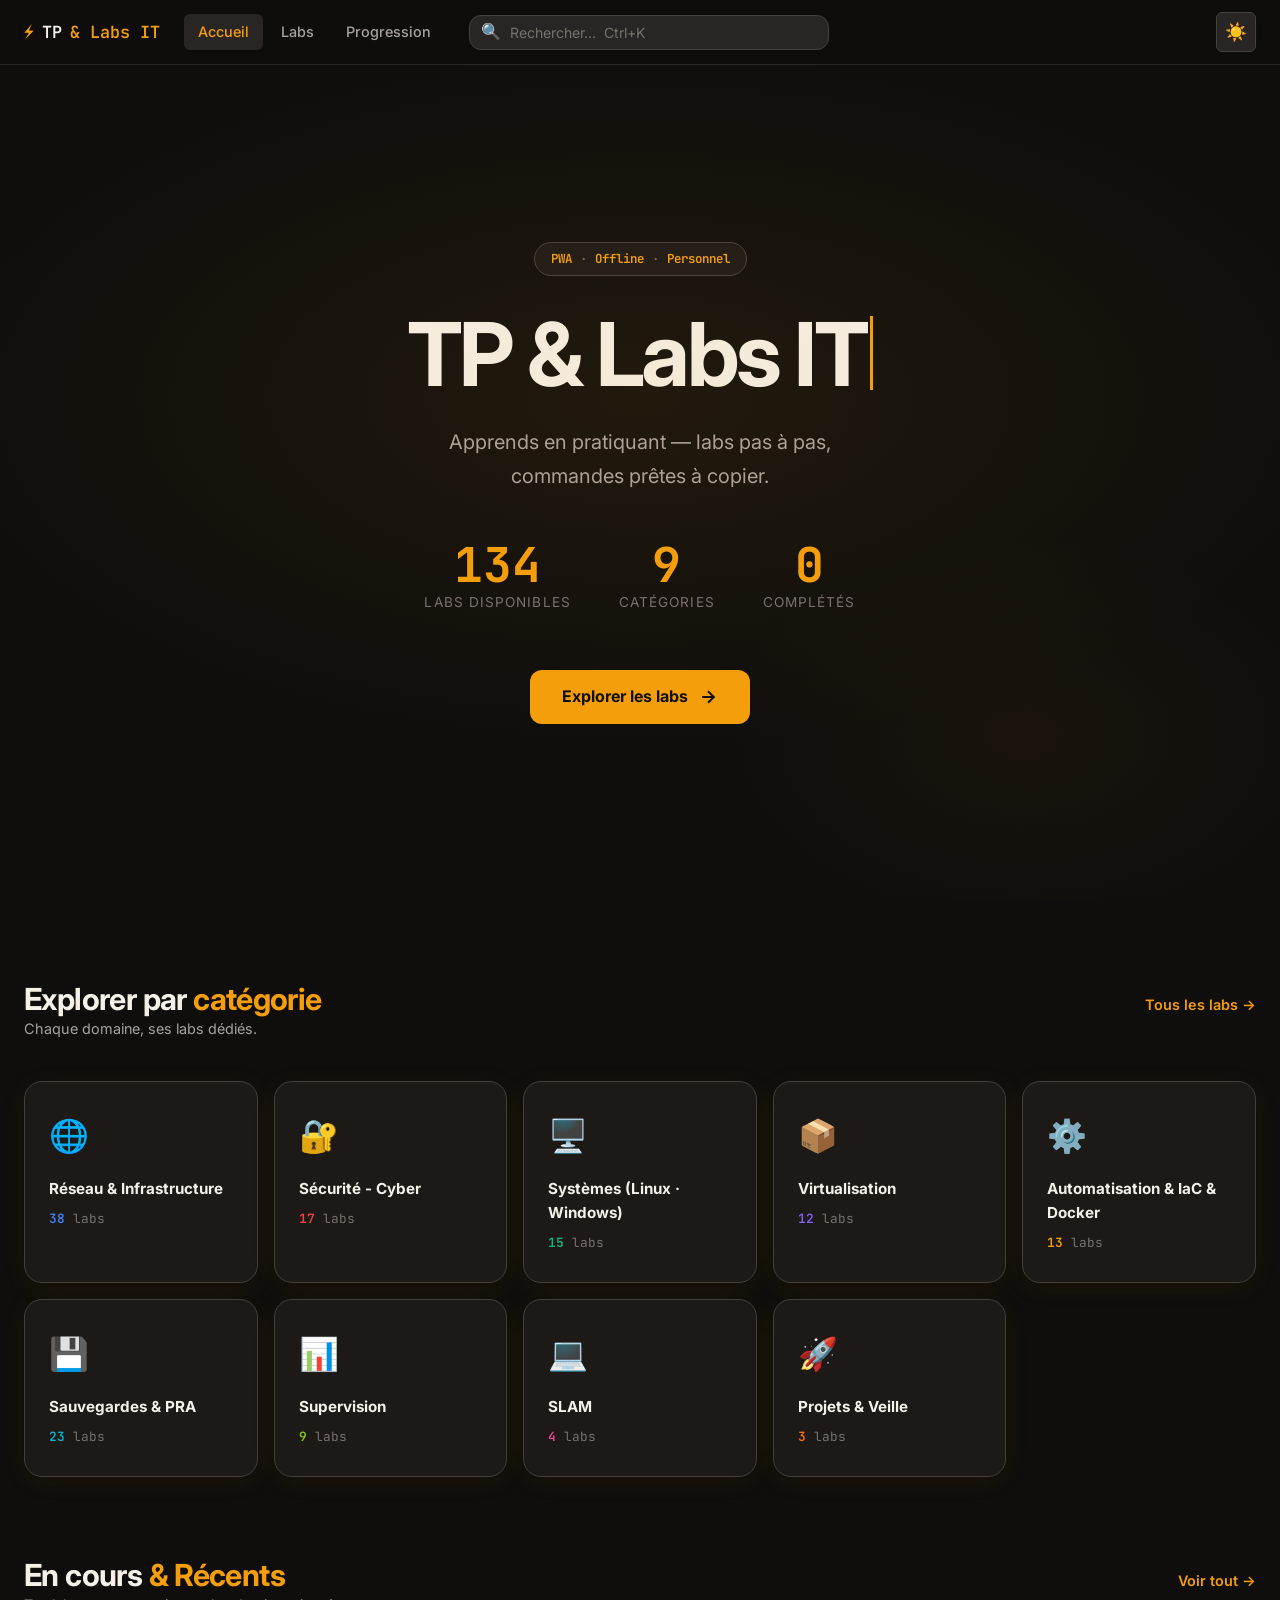
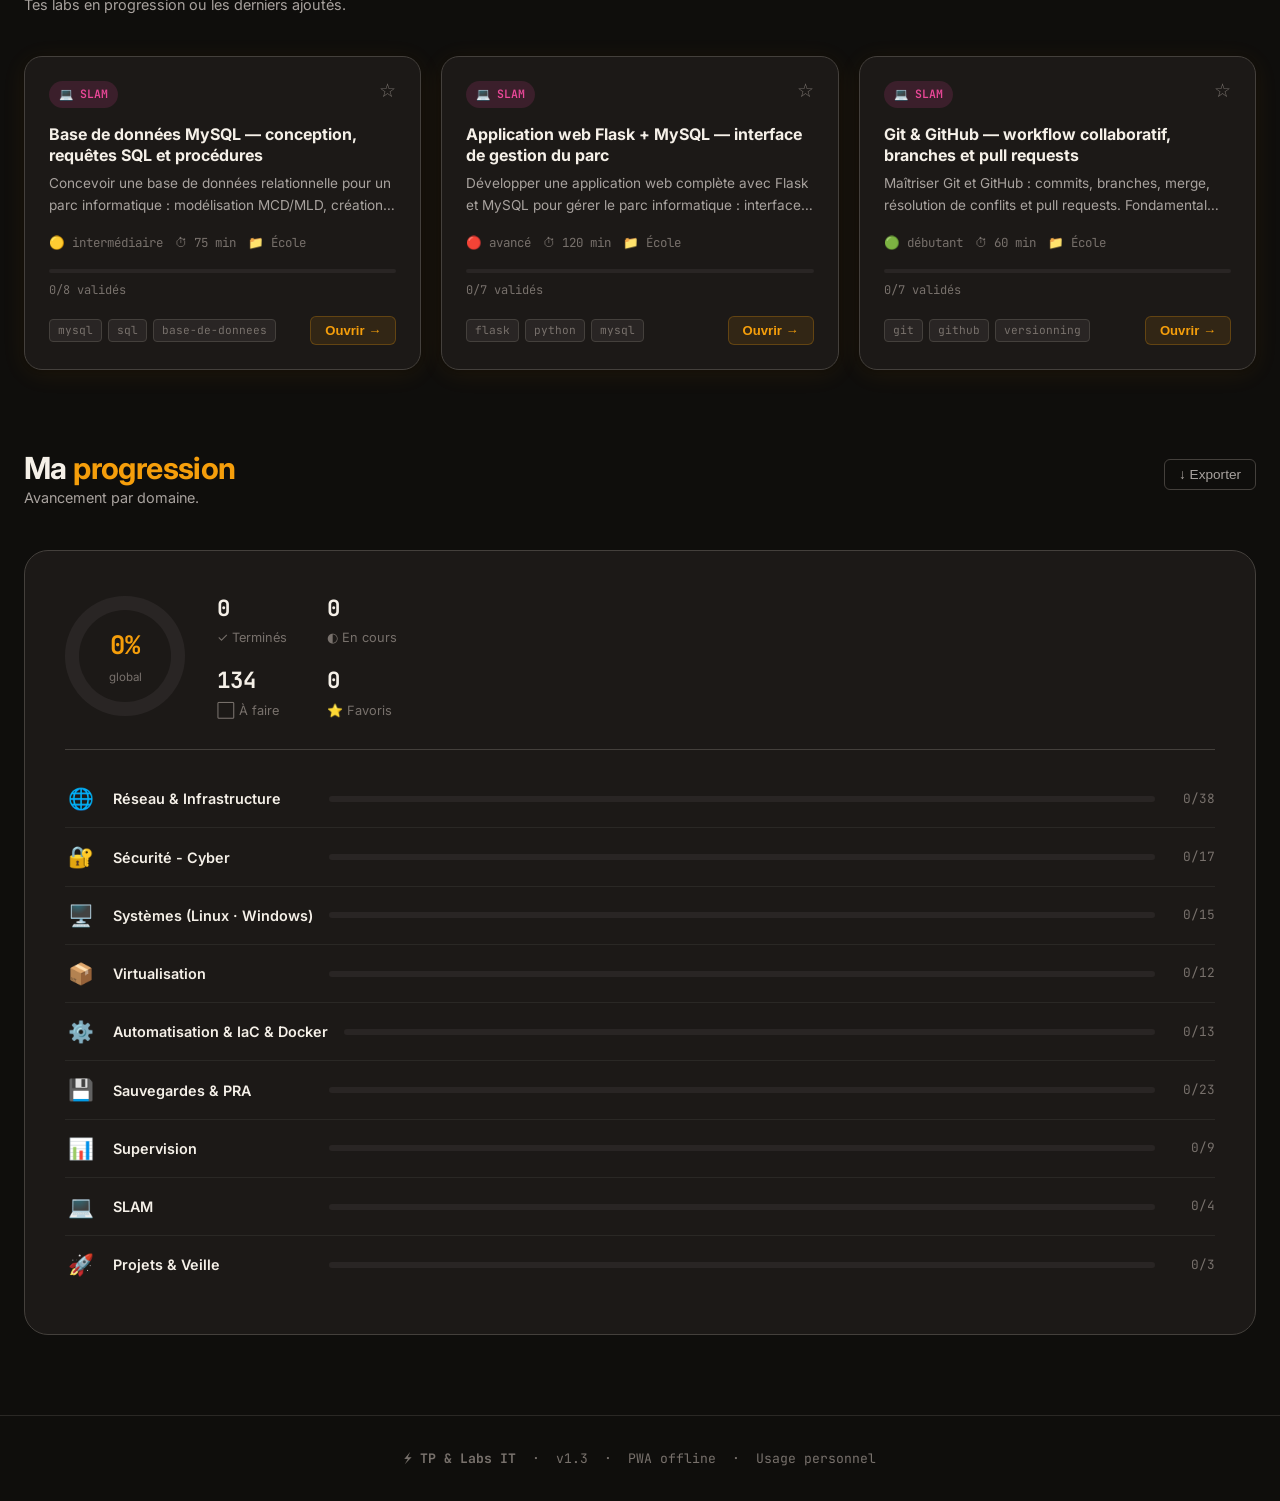
==== index.html @ c6e74f56 "TP & Labs IT - PWA de fiches de TP" ====
<!DOCTYPE html>
<html lang="fr" data-theme="dark">
<head>
  <meta charset="UTF-8">
  <meta name="viewport" content="width=device-width, initial-scale=1.0">
  <title>TP & Labs IT</title>
  <meta name="description" content="Gérer et suivre tes travaux pratiques informatiques — labs pas à pas, commandes prêtes à copier.">
  <meta name="theme-color" content="#0F0E0C">

  <!-- PWA -->
  <link rel="manifest" href="manifest.json">
  <link rel="apple-touch-icon" href="icons/icon-192.png">

  <!-- Fonts -->
  <link rel="preconnect" href="https://fonts.googleapis.com">
  <link rel="preconnect" href="https://fonts.gstatic.com" crossorigin>
  <link href="https://fonts.googleapis.com/css2?family=Inter:wght@400;500;600;700&family=JetBrains+Mono:wght@400;600&display=swap" rel="stylesheet">

  <link rel="stylesheet" href="style.css">
</head>
<body>

  <!-- ── Navigation ── -->
  <nav class="nav" role="navigation" aria-label="Navigation principale">
    <div class="nav-inner">
      <a href="index.html" class="nav-logo" aria-label="TP & Labs IT — Accueil">
        ⚡ <span>TP</span> & Labs IT
      </a>
      <ul class="nav-links" role="list">
        <li><a href="index.html" class="active" aria-current="page">Accueil</a></li>
        <li><a href="labs.html">Labs</a></li>
        <li><a href="#progression">Progression</a></li>
      </ul>
      <div class="nav-search">
        <span class="nav-search-icon" aria-hidden="true">🔍</span>
        <input type="search" placeholder="Rechercher…  Ctrl+K" aria-label="Recherche globale" readonly>
      </div>
      <div class="nav-actions">
        <button class="btn-theme" aria-label="Basculer le thème">☀️</button>
      </div>
    </div>
  </nav>

  <!-- ── Hero ── -->
  <section class="hero" aria-labelledby="hero-title">
    <div class="hero-bg" aria-hidden="true"></div>

    <div class="hero-badge" role="note">
      <span>PWA</span> · <span>Offline</span> · <span>Personnel</span>
    </div>

    <h1 class="hero-title" id="hero-title">
      <span id="typewriter-target"></span><span class="hero-cursor" aria-hidden="true"></span>
    </h1>

    <p class="hero-sub">
      Apprends en pratiquant — labs pas à pas,<br>commandes prêtes à copier.
    </p>

    <div class="hero-stats" role="region" aria-label="Statistiques">
      <div class="hero-stat">
        <span class="hero-stat-num" aria-label="Nombre de labs">0</span>
        <span class="hero-stat-label">Labs disponibles</span>
      </div>
      <div class="hero-stat">
        <span class="hero-stat-num" aria-label="Nombre de catégories">0</span>
        <span class="hero-stat-label">Catégories</span>
      </div>
      <div class="hero-stat">
        <span class="hero-stat-num" aria-label="Labs complétés">0</span>
        <span class="hero-stat-label">Complétés</span>
      </div>
    </div>

    <a href="labs.html" class="hero-cta">
      Explorer les labs
      <svg width="20" height="20" viewBox="0 0 24 24" fill="none" stroke="currentColor" stroke-width="2.5" aria-hidden="true">
        <path d="M5 12h14M12 5l7 7-7 7"/>
      </svg>
    </a>
  </section>

  <!-- ── Section Catégories ── -->
  <section class="section" aria-labelledby="cat-title">
    <div class="section-header">
      <div>
        <h2 class="section-title" id="cat-title">Explorer par <span>catégorie</span></h2>
        <p class="section-subtitle">Chaque domaine, ses labs dédiés.</p>
      </div>
      <a href="labs.html" class="section-link">Tous les labs →</a>
    </div>
    <div class="cat-grid" id="cat-grid" role="list" aria-label="Catégories de labs"></div>
  </section>

  <!-- ── Section En cours / Récents ── -->
  <section class="section" aria-labelledby="recent-title" style="padding-top:0">
    <div class="section-header">
      <div>
        <h2 class="section-title" id="recent-title">En cours <span>&amp; Récents</span></h2>
        <p class="section-subtitle">Tes labs en progression ou les derniers ajoutés.</p>
      </div>
      <a href="labs.html" class="section-link">Voir tout →</a>
    </div>
    <div class="recent-grid" id="recent-grid" role="list" aria-label="Labs récents"></div>
  </section>

  <!-- ── Section Progression ── -->
  <section class="section" id="progression" aria-labelledby="prog-title" style="padding-top:0">
    <div class="section-header">
      <div>
        <h2 class="section-title" id="prog-title">Ma <span>progression</span></h2>
        <p class="section-subtitle">Avancement par domaine.</p>
      </div>
      <button onclick="exportProgress()" style="background:none;border:1px solid var(--border);border-radius:6px;padding:7px 14px;color:var(--text-secondary);cursor:pointer;font-size:0.85rem;transition:all 0.2s" onmouseover="this.style.borderColor='var(--accent)';this.style.color='var(--accent)'" onmouseout="this.style.borderColor='var(--border)';this.style.color='var(--text-secondary)'">
        ↓ Exporter
      </button>
    </div>
    <div class="progression-section" role="region" aria-label="Progression par catégorie">
      <div id="prog-list"></div>
    </div>
  </section>

  <!-- ── Footer ── -->
  <footer class="footer" role="contentinfo">
    <p>⚡ <strong>TP & Labs IT</strong> &nbsp;·&nbsp; v1.3 &nbsp;·&nbsp; PWA offline &nbsp;·&nbsp; Usage personnel</p>
  </footer>

  <!-- ── Search Overlay ── -->
  <div class="search-overlay" id="search-overlay" role="dialog" aria-modal="true" aria-label="Recherche">
    <div class="search-box">
      <div class="search-input-row">
        <span aria-hidden="true">🔍</span>
        <input type="search" id="search-input-overlay" placeholder="Rechercher un lab, une commande, un tag..." aria-label="Recherche de labs">
        <button onclick="closeSearch()" style="background:none;border:none;color:var(--text-muted);cursor:pointer;font-size:0.8rem;padding:4px 8px" aria-label="Fermer la recherche">ESC</button>
      </div>
      <div class="search-results" id="search-results" role="listbox">
        <div class="search-empty">Tape un mot-clé pour rechercher un lab...</div>
      </div>
    </div>
  </div>

  <!-- ── Service Worker ── -->
  <script>
    if ('serviceWorker' in navigator) {
      navigator.serviceWorker.register('sw.js').catch(() => {});
    }
  </script>

  <script src="data-automatisation.js"></script>
  <script src="data-projets.js"></script>
  <script src="data-reseau.js"></script>
  <script src="data-sauvegardes.js"></script>
  <script src="data-securite.js"></script>
  <script src="data-slam.js"></script>
  <script src="data-supervision.js"></script>
  <script src="data-systemes.js"></script>
  <script src="data-virtualisation.js"></script>
  <script src="data-index.js"></script>
  <script src="script.js"></script>
</body>
</html>
---- style.css ----
/* ============================================================
   TP & LABS IT — style.css
   Palette Ambre · Dashboard Neo-Modern
   ============================================================ */

/* ── Google Fonts ── */
@import url('https://fonts.googleapis.com/css2?family=Inter:wght@400;500;600;700&family=JetBrains+Mono:wght@400;600&display=swap');

/* ── Variables : MODE NUIT (défaut) ── */
:root {
  --accent:         #F59E0B;
  --accent-dark:    #D97706;
  --accent-light:   #FCD34D;
  --accent-glow:    rgba(245, 158, 11, 0.15);
  --accent-glow-md: rgba(245, 158, 11, 0.25);

  --bg-main:        #0F0E0C;
  --bg-card:        #1C1917;
  --bg-secondary:   #292524;
  --bg-code:        #1C1917;

  --border:         #44403C;
  --border-subtle:  #2A2825;

  --text-primary:   #F5F0E8;
  --text-secondary: #A8A29E;
  --text-muted:     #78716C;
  --text-code:      #F59E0B;

  --shadow-card:    0 4px 24px rgba(245,158,11,0.08), 0 1px 4px rgba(0,0,0,0.4);
  --shadow-hover:   0 12px 40px rgba(245,158,11,0.18), 0 4px 12px rgba(0,0,0,0.5);
  --shadow-glow:    0 0 0 2px rgba(245,158,11,0.35);

  --radius-sm:  6px;
  --radius-md:  12px;
  --radius-lg:  18px;
  --radius-xl:  24px;

  --transition: 0.4s ease;

  --cat-reseau:         #3B82F6;
  --cat-securite:       #EF4444;
  --cat-systemes:       #10B981;
  --cat-virtualisation: #8B5CF6;
  --cat-automatisation: #F59E0B;
  --cat-sauvegardes:    #06B6D4;
  --cat-supervision:    #84CC16;
  --cat-slam:           #EC4899;
  --cat-projets:        #F97316;
}

/* ── MODE JOUR ── */
[data-theme="light"] {
  --bg-main:        #FFFBEB;
  --bg-card:        #FFFFFF;
  --bg-secondary:   #FEF3C7;
  --bg-code:        #1C1917;

  --border:         #E7E5E4;
  --border-subtle:  #F0EDE8;

  --text-primary:   #1C1917;
  --text-secondary: #78716C;
  --text-muted:     #A8A29E;

  --shadow-card:    0 4px 24px rgba(245,158,11,0.08), 0 1px 4px rgba(0,0,0,0.06);
  --shadow-hover:   0 12px 40px rgba(245,158,11,0.14), 0 4px 12px rgba(0,0,0,0.1);
  --accent:         #D97706;
  --accent-light:   #F59E0B;
}

/* ── Reset ── */
*, *::before, *::after { box-sizing: border-box; margin: 0; padding: 0; }

html { scroll-behavior: smooth; }

body {
  font-family: 'Inter', sans-serif;
  background: var(--bg-main);
  color: var(--text-primary);
  transition: background var(--transition), color var(--transition);
  line-height: 1.6;
  min-height: 100vh;
}

/* ── Scrollbar ── */
::-webkit-scrollbar { width: 6px; height: 6px; }
::-webkit-scrollbar-track { background: var(--bg-secondary); }
::-webkit-scrollbar-thumb { background: var(--border); border-radius: 99px; }
::-webkit-scrollbar-thumb:hover { background: var(--accent); }

/* ── Typography ── */
h1, h2, h3, h4 { font-weight: 700; line-height: 1.2; letter-spacing: -0.02em; }
h1 { font-size: clamp(2.2rem, 5vw, 4rem); }
h2 { font-size: clamp(1.5rem, 3vw, 2.2rem); }
h3 { font-size: clamp(1.1rem, 2vw, 1.4rem); }

code, .mono { font-family: 'JetBrains Mono', monospace; }

a { color: var(--accent); text-decoration: none; }
a:hover { text-decoration: underline; }

/* ── Focus visible ── */
:focus-visible { outline: 2px solid var(--accent); outline-offset: 3px; border-radius: 4px; }

/* ─────────────────────────────────────────
   NAVIGATION
───────────────────────────────────────── */
.nav {
  position: sticky;
  top: 0;
  z-index: 100;
  background: rgba(15, 14, 12, 0.85);
  backdrop-filter: blur(12px);
  -webkit-backdrop-filter: blur(12px);
  border-bottom: 1px solid var(--border-subtle);
  transition: background var(--transition), border-color var(--transition);
}

[data-theme="light"] .nav {
  background: rgba(255, 251, 235, 0.9);
}

.nav-inner {
  max-width: 1400px;
  margin: 0 auto;
  padding: 0 24px;
  height: 64px;
  display: flex;
  align-items: center;
  gap: 24px;
}

.nav-logo {
  font-family: 'JetBrains Mono', monospace;
  font-weight: 600;
  font-size: 1.05rem;
  color: var(--accent);
  white-space: nowrap;
  text-decoration: none;
  display: flex;
  align-items: center;
  gap: 8px;
}

.nav-logo span { color: var(--text-primary); }

.nav-links {
  display: flex;
  gap: 4px;
  list-style: none;
}

.nav-links a {
  display: block;
  padding: 6px 14px;
  border-radius: var(--radius-sm);
  color: var(--text-secondary);
  font-size: 0.9rem;
  font-weight: 500;
  transition: all 0.2s;
  text-decoration: none;
}

.nav-links a:hover,
.nav-links a.active {
  color: var(--text-primary);
  background: var(--bg-secondary);
}

.nav-links a.active { color: var(--accent); }

.nav-search {
  flex: 1;
  max-width: 360px;
  position: relative;
}

.nav-search input {
  width: 100%;
  background: var(--bg-secondary);
  border: 1px solid var(--border);
  border-radius: var(--radius-md);
  padding: 8px 16px 8px 40px;
  color: var(--text-primary);
  font-family: 'Inter', sans-serif;
  font-size: 0.88rem;
  transition: all 0.2s;
}

.nav-search input:focus {
  outline: none;
  border-color: var(--accent);
  box-shadow: var(--shadow-glow);
}

.nav-search input::placeholder { color: var(--text-muted); }

.nav-search-icon {
  position: absolute;
  left: 12px;
  top: 50%;
  transform: translateY(-50%);
  color: var(--text-muted);
  pointer-events: none;
  font-size: 1rem;
}

.nav-actions { display: flex; align-items: center; gap: 8px; margin-left: auto; }

.btn-theme {
  width: 40px;
  height: 40px;
  border-radius: var(--radius-sm);
  border: 1px solid var(--border);
  background: var(--bg-secondary);
  color: var(--text-secondary);
  cursor: pointer;
  display: flex;
  align-items: center;
  justify-content: center;
  font-size: 1.1rem;
  transition: all 0.2s;
  aria-label: "Basculer le thème";
}

.btn-theme:hover { border-color: var(--accent); color: var(--accent); }

/* ─────────────────────────────────────────
   HERO
───────────────────────────────────────── */
.hero {
  min-height: calc(100vh - 64px);
  display: flex;
  flex-direction: column;
  justify-content: center;
  align-items: center;
  text-align: center;
  padding: 80px 24px;
  position: relative;
  overflow: hidden;
}

.hero-bg {
  position: absolute;
  inset: 0;
  background: radial-gradient(ellipse 80% 60% at 50% 40%, rgba(245,158,11,0.08) 0%, transparent 70%),
              radial-gradient(ellipse 40% 40% at 80% 80%, rgba(217,119,6,0.05) 0%, transparent 60%);
  pointer-events: none;
}

[data-theme="light"] .hero-bg {
  background: radial-gradient(ellipse 80% 60% at 50% 40%, rgba(245,158,11,0.12) 0%, transparent 70%);
}

.hero-badge {
  display: inline-flex;
  align-items: center;
  gap: 8px;
  background: var(--bg-card);
  border: 1px solid var(--border);
  border-radius: 99px;
  padding: 6px 16px;
  font-family: 'JetBrains Mono', monospace;
  font-size: 0.78rem;
  color: var(--text-muted);
  margin-bottom: 32px;
}

.hero-badge span { color: var(--accent); font-weight: 600; }

.hero-title {
  font-size: clamp(2.8rem, 7vw, 5.5rem);
  font-weight: 700;
  letter-spacing: -0.04em;
  line-height: 1.05;
  margin-bottom: 20px;
  min-height: 1.1em;
}

.hero-title .accent { color: var(--accent); }
.hero-cursor {
  display: inline-block;
  width: 3px;
  height: 0.85em;
  background: var(--accent);
  margin-left: 4px;
  vertical-align: -0.05em;
  animation: blink 1s steps(1) infinite;
}

@keyframes blink { 0%, 100% { opacity: 1; } 50% { opacity: 0; } }

.hero-sub {
  font-size: clamp(1rem, 2vw, 1.25rem);
  color: var(--text-secondary);
  max-width: 560px;
  margin: 0 auto 48px;
  line-height: 1.7;
}

.hero-stats {
  display: flex;
  gap: 48px;
  justify-content: center;
  margin-bottom: 56px;
  flex-wrap: wrap;
}

.hero-stat {
  text-align: center;
}

.hero-stat-num {
  font-size: clamp(2rem, 4vw, 3rem);
  font-weight: 700;
  color: var(--accent);
  font-family: 'JetBrains Mono', monospace;
  display: block;
  line-height: 1;
}

.hero-stat-label {
  font-size: 0.85rem;
  color: var(--text-muted);
  margin-top: 4px;
  text-transform: uppercase;
  letter-spacing: 0.08em;
}

.hero-cta {
  display: inline-flex;
  align-items: center;
  gap: 10px;
  background: var(--accent);
  color: #0F0E0C;
  font-weight: 700;
  font-size: 1rem;
  padding: 14px 32px;
  border-radius: var(--radius-md);
  border: none;
  cursor: pointer;
  transition: all 0.25s;
  text-decoration: none;
}

.hero-cta:hover {
  background: var(--accent-light);
  transform: translateY(-2px);
  box-shadow: 0 8px 24px rgba(245,158,11,0.35);
  text-decoration: none;
}

.hero-cta svg { transition: transform 0.25s; }
.hero-cta:hover svg { transform: translateX(4px); }

/* ─────────────────────────────────────────
   SECTIONS GÉNÉRIQUES
───────────────────────────────────────── */
.section {
  max-width: 1400px;
  margin: 0 auto;
  padding: 80px 24px;
}

.section-header {
  display: flex;
  align-items: baseline;
  justify-content: space-between;
  margin-bottom: 40px;
  gap: 16px;
  flex-wrap: wrap;
}

.section-title {
  font-size: clamp(1.4rem, 3vw, 1.9rem);
  font-weight: 700;
}

.section-title span { color: var(--accent); }

.section-subtitle {
  color: var(--text-secondary);
  font-size: 0.9rem;
}

.section-link {
  color: var(--accent);
  font-size: 0.9rem;
  font-weight: 600;
  white-space: nowrap;
  display: flex;
  align-items: center;
  gap: 4px;
  transition: gap 0.2s;
}

.section-link:hover { gap: 8px; text-decoration: none; }

/* ─────────────────────────────────────────
   GRILLE CATÉGORIES
───────────────────────────────────────── */
.cat-grid {
  display: grid;
  grid-template-columns: repeat(auto-fill, minmax(220px, 1fr));
  gap: 16px;
}

.cat-card {
  background: var(--bg-card);
  border: 1px solid var(--border);
  border-radius: var(--radius-lg);
  padding: 28px 24px;
  cursor: pointer;
  transition: all 0.3s cubic-bezier(0.34, 1.56, 0.64, 1);
  position: relative;
  overflow: hidden;
  text-decoration: none;
  display: block;
  box-shadow: var(--shadow-card);
}

.cat-card::before {
  content: '';
  position: absolute;
  top: 0; left: 0; right: 0;
  height: 3px;
  background: var(--cat-color, var(--accent));
  opacity: 0;
  transition: opacity 0.3s;
}

.cat-card:hover {
  transform: translateY(-4px) scale(1.01);
  box-shadow: var(--shadow-hover);
  border-color: var(--cat-color, var(--accent));
  text-decoration: none;
}

.cat-card:hover::before { opacity: 1; }

.cat-card-icon {
  font-size: 2rem;
  margin-bottom: 16px;
  display: block;
}

.cat-card-name {
  font-weight: 700;
  font-size: 0.95rem;
  margin-bottom: 8px;
  color: var(--text-primary);
}

.cat-card-count {
  font-family: 'JetBrains Mono', monospace;
  font-size: 0.8rem;
  color: var(--text-muted);
}

.cat-card-count strong {
  color: var(--cat-color, var(--accent));
  font-weight: 600;
}

/* stagger animation */
.cat-card { opacity: 0; transform: translateY(20px); }
.cat-card.visible { opacity: 1; transform: translateY(0); transition: opacity 0.5s ease, transform 0.5s ease, box-shadow 0.3s, border-color 0.3s; }

/* ─────────────────────────────────────────
   CARDS LABS (accueil "en cours")
───────────────────────────────────────── */
.recent-grid {
  display: grid;
  grid-template-columns: repeat(auto-fill, minmax(300px, 1fr));
  gap: 20px;
}

.lab-card {
  background: var(--bg-card);
  border: 1px solid var(--border);
  border-radius: var(--radius-lg);
  padding: 24px;
  cursor: pointer;
  transition: all 0.3s ease;
  box-shadow: var(--shadow-card);
  position: relative;
  overflow: hidden;
  opacity: 0;
  transform: translateY(20px);
}

.lab-card.visible {
  opacity: 1;
  transform: translateY(0);
  transition: opacity 0.5s ease, transform 0.5s ease, box-shadow 0.3s, border-color 0.3s;
}

.lab-card:hover {
  transform: translateY(-4px);
  box-shadow: var(--shadow-hover);
}

.lab-card-header {
  display: flex;
  align-items: flex-start;
  justify-content: space-between;
  gap: 12px;
  margin-bottom: 16px;
}

.lab-badge {
  display: inline-flex;
  align-items: center;
  gap: 5px;
  font-family: 'JetBrains Mono', monospace;
  font-size: 0.72rem;
  font-weight: 600;
  padding: 4px 10px;
  border-radius: 99px;
  background: color-mix(in srgb, var(--cat-color, var(--accent)) 15%, transparent);
  color: var(--cat-color, var(--accent));
  white-space: nowrap;
}

.lab-title {
  font-size: 1rem;
  font-weight: 700;
  margin-bottom: 8px;
  line-height: 1.3;
}

.lab-desc {
  font-size: 0.85rem;
  color: var(--text-secondary);
  line-height: 1.6;
  margin-bottom: 16px;
  display: -webkit-box;
  -webkit-line-clamp: 2;
  -webkit-box-orient: vertical;
  overflow: hidden;
}

.lab-meta {
  display: flex;
  gap: 12px;
  font-size: 0.78rem;
  color: var(--text-muted);
  font-family: 'JetBrains Mono', monospace;
  margin-bottom: 16px;
  flex-wrap: wrap;
}

.lab-meta span { display: flex; align-items: center; gap: 4px; }

.lab-progress-bar {
  height: 4px;
  background: var(--bg-secondary);
  border-radius: 99px;
  overflow: hidden;
  margin-bottom: 8px;
}

.lab-progress-fill {
  height: 100%;
  background: var(--cat-color, var(--accent));
  border-radius: 99px;
  transition: width 0.6s ease;
}

.lab-progress-label {
  font-size: 0.75rem;
  color: var(--text-muted);
  font-family: 'JetBrains Mono', monospace;
}

.lab-card-footer {
  display: flex;
  align-items: center;
  justify-content: space-between;
  margin-top: 16px;
  gap: 8px;
}

.tags-list {
  display: flex;
  gap: 6px;
  flex-wrap: wrap;
}

.tag {
  font-family: 'JetBrains Mono', monospace;
  font-size: 0.7rem;
  padding: 2px 8px;
  background: var(--bg-secondary);
  border: 1px solid var(--border);
  border-radius: 4px;
  color: var(--text-muted);
  cursor: pointer;
  transition: all 0.2s;
}

.tag:hover { border-color: var(--accent); color: var(--accent); }

.badge-done {
  display: inline-flex;
  align-items: center;
  gap: 4px;
  font-size: 0.75rem;
  font-weight: 700;
  color: #10B981;
  background: rgba(16, 185, 129, 0.1);
  border: 1px solid rgba(16, 185, 129, 0.2);
  border-radius: 99px;
  padding: 3px 10px;
  font-family: 'JetBrains Mono', monospace;
}

.badge-progress {
  display: inline-flex;
  align-items: center;
  gap: 4px;
  font-size: 0.75rem;
  font-weight: 700;
  color: var(--accent);
  background: color-mix(in srgb, var(--accent) 12%, transparent);
  border: 1px solid color-mix(in srgb, var(--accent) 25%, transparent);
  border-radius: 99px;
  padding: 3px 10px;
  font-family: 'JetBrains Mono', monospace;
  white-space: nowrap;
}

.lab-card-header-right {
  display: flex;
  align-items: center;
  gap: 8px;
  flex-shrink: 0;
}

.btn-fav {
  background: none;
  border: none;
  cursor: pointer;
  font-size: 1.2rem;
  line-height: 1;
  color: var(--text-muted);
  transition: transform 0.2s, color 0.2s;
  padding: 0;
}
.btn-fav:hover { transform: scale(1.25); color: var(--accent); }
.btn-fav.active { color: #F59E0B; }

.note-dot { font-size: 0.85rem; }

/* Actions dans le détail (favori, impression, fermer) */
.detail-actions {
  float: right;
  display: flex;
  align-items: center;
  gap: 8px;
  margin-left: 12px;
}

.detail-icon-btn {
  background: var(--bg-secondary);
  border: 1px solid var(--border);
  color: var(--text-secondary);
  border-radius: var(--radius-sm);
  width: 36px; height: 36px;
  cursor: pointer;
  display: flex;
  align-items: center;
  justify-content: center;
  font-size: 1.05rem;
  transition: all 0.2s;
}
.detail-icon-btn:hover { color: var(--text-primary); border-color: var(--accent); }
.btn-fav-detail.active { color: #F59E0B; border-color: #F59E0B; }

/* Zone de notes personnelles */
.lab-notes-area {
  width: 100%;
  min-height: 120px;
  resize: vertical;
  background: var(--bg-secondary);
  border: 1px solid var(--border);
  border-radius: var(--radius-md);
  padding: 14px 16px;
  color: var(--text-primary);
  font-family: inherit;
  font-size: 0.9rem;
  line-height: 1.6;
  transition: border-color 0.2s;
}
.lab-notes-area:focus { outline: none; border-color: var(--accent); }
.lab-notes-area::placeholder { color: var(--text-muted); }

.lab-notes-status {
  margin-top: 6px;
  min-height: 1em;
  font-size: 0.78rem;
  color: #10B981;
  font-family: 'JetBrains Mono', monospace;
}

/* Toggle favoris (sidebar) */
.fav-toggle-row {
  display: flex;
  align-items: center;
  gap: 10px;
  cursor: pointer;
  font-size: 0.88rem;
  color: var(--text-secondary);
  padding: 6px 0;
}
.fav-toggle-row input { accent-color: var(--accent); width: 16px; height: 16px; cursor: pointer; }
.fav-toggle-row:hover { color: var(--text-primary); }

/* Résumé de progression globale (accueil) */
.prog-global {
  display: flex;
  align-items: center;
  gap: 32px;
  padding-bottom: 28px;
  margin-bottom: 20px;
  border-bottom: 1px solid var(--border);
  flex-wrap: wrap;
}
.prog-global-ring {
  width: 120px; height: 120px;
  border-radius: 50%;
  background: conic-gradient(var(--accent) calc(var(--pct) * 1%), var(--bg-secondary) 0);
  display: flex;
  align-items: center;
  justify-content: center;
  flex-shrink: 0;
}
.prog-global-ring-inner {
  width: 92px; height: 92px;
  border-radius: 50%;
  background: var(--bg-card);
  display: flex;
  flex-direction: column;
  align-items: center;
  justify-content: center;
  gap: 2px;
}
.prog-global-pct {
  font-size: 1.6rem;
  font-weight: 700;
  color: var(--accent);
  font-family: 'JetBrains Mono', monospace;
}
.prog-global-sub { font-size: 0.72rem; color: var(--text-muted); }
.prog-global-stats {
  display: grid;
  grid-template-columns: repeat(2, auto);
  gap: 14px 40px;
}
.prog-global-stat { display: flex; flex-direction: column; gap: 2px; }
.prog-global-stat strong {
  font-size: 1.4rem;
  color: var(--text-primary);
  font-family: 'JetBrains Mono', monospace;
}
.prog-global-stat span { font-size: 0.8rem; color: var(--text-muted); }

/* ─────────────────────────────────────────
   SECTION PROGRESSION ACCUEIL
───────────────────────────────────────── */
.progression-section {
  background: var(--bg-card);
  border: 1px solid var(--border);
  border-radius: var(--radius-xl);
  padding: 40px;
}

.prog-cat-item {
  display: flex;
  align-items: center;
  gap: 16px;
  padding: 12px 0;
  border-bottom: 1px solid var(--border-subtle);
}

.prog-cat-item:last-child { border-bottom: none; }

.prog-cat-icon { font-size: 1.3rem; width: 32px; text-align: center; flex-shrink: 0; }

.prog-cat-name {
  font-size: 0.9rem;
  font-weight: 600;
  min-width: 200px;
  color: var(--text-primary);
}

.prog-cat-bar {
  flex: 1;
  height: 6px;
  background: var(--bg-secondary);
  border-radius: 99px;
  overflow: hidden;
}

.prog-cat-fill {
  height: 100%;
  border-radius: 99px;
  width: 0;
  transition: width 1s cubic-bezier(0.34, 1.2, 0.64, 1);
}

.prog-cat-pct {
  font-family: 'JetBrains Mono', monospace;
  font-size: 0.8rem;
  color: var(--text-muted);
  min-width: 44px;
  text-align: right;
}

/* ─────────────────────────────────────────
   FOOTER
───────────────────────────────────────── */
.footer {
  border-top: 1px solid var(--border-subtle);
  padding: 32px 24px;
  text-align: center;
  color: var(--text-muted);
  font-size: 0.82rem;
  font-family: 'JetBrains Mono', monospace;
}

.footer a { color: var(--accent); }

/* ─────────────────────────────────────────
   PAGE LABS — layout
───────────────────────────────────────── */
.labs-layout {
  display: flex;
  min-height: calc(100vh - 64px);
  max-width: 1400px;
  margin: 0 auto;
  padding: 0 24px;
  gap: 24px;
}

/* Sidebar filtres */
.sidebar {
  width: 260px;
  flex-shrink: 0;
  padding: 24px 0;
  position: sticky;
  top: 64px;
  height: calc(100vh - 64px);
  overflow-y: auto;
}

.sidebar-section {
  margin-bottom: 28px;
}

.sidebar-title {
  font-size: 0.72rem;
  font-weight: 600;
  text-transform: uppercase;
  letter-spacing: 0.1em;
  color: var(--text-muted);
  font-family: 'JetBrains Mono', monospace;
  margin-bottom: 12px;
}

.filter-item {
  display: flex;
  align-items: center;
  gap: 10px;
  padding: 7px 10px;
  border-radius: var(--radius-sm);
  cursor: pointer;
  transition: background 0.2s;
  user-select: none;
}

.filter-item:hover { background: var(--bg-secondary); }

.filter-item input[type="checkbox"] {
  appearance: none;
  width: 16px;
  height: 16px;
  border: 2px solid var(--border);
  border-radius: 4px;
  cursor: pointer;
  flex-shrink: 0;
  transition: all 0.2s;
  position: relative;
}

.filter-item input[type="checkbox"]:checked {
  background: var(--cat-color, var(--accent));
  border-color: var(--cat-color, var(--accent));
}

.filter-item input[type="checkbox"]:checked::after {
  content: '✓';
  position: absolute;
  top: 50%; left: 50%;
  transform: translate(-50%, -50%);
  color: white;
  font-size: 0.6rem;
  font-weight: 700;
}

.filter-dot {
  width: 8px; height: 8px;
  border-radius: 50%;
  flex-shrink: 0;
}

.filter-label {
  font-size: 0.85rem;
  color: var(--text-secondary);
  flex: 1;
}

.filter-count {
  font-family: 'JetBrains Mono', monospace;
  font-size: 0.72rem;
  color: var(--text-muted);
  background: var(--bg-secondary);
  padding: 1px 7px;
  border-radius: 99px;
}

.filter-select {
  width: 100%;
  background: var(--bg-secondary);
  border: 1px solid var(--border);
  border-radius: var(--radius-sm);
  padding: 7px 12px;
  color: var(--text-primary);
  font-family: 'Inter', sans-serif;
  font-size: 0.85rem;
  cursor: pointer;
  transition: border-color 0.2s;
}

.filter-select:focus { outline: none; border-color: var(--accent); }

/* Main labs */
.labs-main {
  flex: 1;
  min-width: 0;
  padding: 24px 0;
}

.labs-toolbar {
  display: flex;
  align-items: center;
  justify-content: space-between;
  margin-bottom: 24px;
  gap: 12px;
  flex-wrap: wrap;
}

.labs-count {
  font-family: 'JetBrains Mono', monospace;
  font-size: 0.82rem;
  color: var(--text-muted);
}

.labs-count strong { color: var(--accent); }

.btn-reset-filters {
  margin-left: 12px;
  background: none;
  border: 1px solid var(--border);
  border-radius: var(--radius-sm);
  padding: 4px 10px;
  color: var(--text-secondary);
  font-family: inherit;
  font-size: 0.78rem;
  cursor: pointer;
  transition: all 0.2s;
  vertical-align: middle;
}
.btn-reset-filters:hover {
  border-color: var(--accent);
  color: var(--accent);
}

.sort-select {
  background: var(--bg-card);
  border: 1px solid var(--border);
  border-radius: var(--radius-sm);
  padding: 7px 12px;
  color: var(--text-secondary);
  font-size: 0.85rem;
  cursor: pointer;
  font-family: 'Inter', sans-serif;
}

.labs-grid {
  display: grid;
  grid-template-columns: repeat(auto-fill, minmax(280px, 1fr));
  gap: 18px;
}

.btn-open {
  display: inline-flex;
  align-items: center;
  gap: 6px;
  font-size: 0.82rem;
  font-weight: 600;
  color: var(--accent);
  background: color-mix(in srgb, var(--accent) 10%, transparent);
  border: 1px solid color-mix(in srgb, var(--accent) 25%, transparent);
  border-radius: var(--radius-sm);
  padding: 6px 14px;
  cursor: pointer;
  transition: all 0.2s;
  white-space: nowrap;
}

.btn-open:hover {
  background: var(--accent);
  color: #0F0E0C;
}

/* ─────────────────────────────────────────
   PANEL DÉTAIL LAB
───────────────────────────────────────── */
.detail-panel {
  position: fixed;
  top: 64px;
  right: 0;
  width: min(720px, 100%);
  height: calc(100vh - 64px);
  background: var(--bg-main);
  border-left: 1px solid var(--border);
  z-index: 200;
  overflow-y: auto;
  transform: translateX(100%);
  transition: transform 0.35s cubic-bezier(0.4, 0, 0.2, 1);
  box-shadow: -8px 0 40px rgba(0,0,0,0.4);
}

.detail-panel.open { transform: translateX(0); }

.detail-overlay {
  position: fixed;
  inset: 0;
  background: rgba(0,0,0,0.5);
  z-index: 190;
  opacity: 0;
  pointer-events: none;
  transition: opacity 0.35s;
}

.detail-overlay.open { opacity: 1; pointer-events: all; }

.detail-header {
  position: sticky;
  top: 0;
  background: var(--bg-main);
  border-bottom: 1px solid var(--border);
  padding: 20px 28px;
  z-index: 10;
}

.detail-close {
  background: var(--bg-secondary);
  border: 1px solid var(--border);
  color: var(--text-secondary);
  border-radius: var(--radius-sm);
  width: 36px; height: 36px;
  cursor: pointer;
  display: flex;
  align-items: center;
  justify-content: center;
  font-size: 1rem;
  transition: all 0.2s;
  float: right;
  margin-left: 12px;
}

.detail-close:hover { color: var(--text-primary); border-color: var(--accent); }

.detail-title-row {
  display: flex;
  align-items: flex-start;
  gap: 12px;
  margin-bottom: 12px;
}

.detail-title {
  font-size: 1.3rem;
  font-weight: 700;
  line-height: 1.3;
  flex: 1;
}

.detail-meta-row {
  display: flex;
  gap: 10px;
  flex-wrap: wrap;
  align-items: center;
}

.meta-chip {
  display: inline-flex;
  align-items: center;
  gap: 5px;
  font-family: 'JetBrains Mono', monospace;
  font-size: 0.75rem;
  padding: 4px 10px;
  background: var(--bg-secondary);
  border: 1px solid var(--border);
  border-radius: 99px;
  color: var(--text-muted);
}

.btn-complete {
  margin-top: 12px;
  display: inline-flex;
  align-items: center;
  gap: 8px;
  background: var(--accent);
  color: #0F0E0C;
  font-weight: 700;
  font-size: 0.85rem;
  padding: 9px 20px;
  border-radius: var(--radius-sm);
  border: none;
  cursor: pointer;
  transition: all 0.2s;
  opacity: 0.4;
  pointer-events: none;
}

.btn-complete.enabled { opacity: 1; pointer-events: all; }
.btn-complete.enabled:hover { background: var(--accent-light); transform: translateY(-1px); }
.btn-complete.done { background: #10B981; color: white; }

.detail-body { padding: 28px; }

/* Sections dans le détail */
.detail-section {
  margin-bottom: 36px;
}

.detail-section-title {
  font-family: 'JetBrains Mono', monospace;
  font-size: 0.75rem;
  font-weight: 600;
  text-transform: uppercase;
  letter-spacing: 0.1em;
  color: var(--text-muted);
  margin-bottom: 14px;
  display: flex;
  align-items: center;
  gap: 8px;
}

.detail-section-title::after {
  content: '';
  flex: 1;
  height: 1px;
  background: var(--border-subtle);
}

/* Objectifs */
.objectifs-list { list-style: none; }
.objectifs-list li {
  display: flex;
  gap: 10px;
  padding: 6px 0;
  font-size: 0.9rem;
  color: var(--text-secondary);
}

.objectifs-list li::before {
  content: '✓';
  color: var(--accent);
  font-weight: 700;
  flex-shrink: 0;
  margin-top: 1px;
}

/* Prérequis */
.prereq-list { list-style: none; display: flex; flex-direction: column; gap: 8px; }
.prereq-item {
  display: flex;
  align-items: center;
  gap: 10px;
  background: var(--bg-secondary);
  border: 1px solid var(--border);
  border-radius: var(--radius-sm);
  padding: 9px 14px;
  font-size: 0.87rem;
}

.prereq-type {
  font-family: 'JetBrains Mono', monospace;
  font-size: 0.7rem;
  color: var(--text-muted);
  background: var(--bg-card);
  border: 1px solid var(--border);
  border-radius: 4px;
  padding: 1px 6px;
  white-space: nowrap;
}

.prereq-name { flex: 1; color: var(--text-secondary); }
.prereq-name a { color: var(--accent); text-decoration: none; }

/* Schéma réseau */
.schema-container {
  background: #0A0908;
  border: 1px solid var(--border);
  border-radius: var(--radius-md);
  padding: 20px;
  overflow: auto;
  max-height: 300px;
}

/* Étapes */
.step-block {
  background: var(--bg-card);
  border: 1px solid var(--border);
  border-radius: var(--radius-md);
  overflow: hidden;
  margin-bottom: 16px;
}

.step-header {
  display: flex;
  align-items: center;
  gap: 14px;
  padding: 16px 20px;
  border-bottom: 1px solid var(--border-subtle);
}

.step-num {
  width: 28px; height: 28px;
  border-radius: 50%;
  background: var(--accent);
  color: #0F0E0C;
  font-weight: 700;
  font-size: 0.82rem;
  display: flex;
  align-items: center;
  justify-content: center;
  flex-shrink: 0;
  font-family: 'JetBrains Mono', monospace;
}

.step-title { font-weight: 600; font-size: 0.95rem; }

.step-body { padding: 16px 20px; }

.step-contexte {
  font-size: 0.88rem;
  color: var(--text-secondary);
  line-height: 1.7;
  margin-bottom: 16px;
}

/* Blocs de commandes */
.cmd-block {
  background: var(--bg-code);
  border: 1px solid var(--border);
  border-radius: var(--radius-md);
  overflow: hidden;
  margin-bottom: 10px;
}

.cmd-top {
  display: flex;
  align-items: center;
  justify-content: space-between;
  padding: 8px 14px;
  border-bottom: 1px solid #2A2825;
  gap: 12px;
}

.cmd-os-badge {
  font-family: 'JetBrains Mono', monospace;
  font-size: 0.72rem;
  padding: 2px 8px;
  border-radius: 4px;
  border: 1px solid #3A3835;
  color: #A8A29E;
}

.cmd-comment { font-size: 0.78rem; color: #78716C; flex: 1; }

.btn-copy {
  font-family: 'JetBrains Mono', monospace;
  font-size: 0.72rem;
  padding: 3px 10px;
  background: #2A2825;
  border: 1px solid #3A3835;
  border-radius: 4px;
  color: #A8A29E;
  cursor: pointer;
  transition: all 0.2s;
  white-space: nowrap;
}

.btn-copy:hover { border-color: var(--accent); color: var(--accent); }
.btn-copy.copied { color: #10B981; border-color: #10B981; }

.cmd-line {
  padding: 12px 14px;
  font-family: 'JetBrains Mono', monospace;
  font-size: 0.88rem;
  color: #F59E0B;
  overflow-x: auto;
  white-space: pre;
}

/* Erreurs courantes — accordion */
.errors-accordion {
  margin-top: 14px;
}

.errors-toggle {
  display: flex;
  align-items: center;
  gap: 8px;
  background: rgba(239, 68, 68, 0.06);
  border: 1px solid rgba(239, 68, 68, 0.15);
  border-radius: var(--radius-sm);
  padding: 8px 14px;
  cursor: pointer;
  font-size: 0.83rem;
  color: #EF4444;
  font-weight: 600;
  width: 100%;
  text-align: left;
  transition: background 0.2s;
}

.errors-toggle:hover { background: rgba(239, 68, 68, 0.1); }

.errors-toggle svg { transition: transform 0.2s; }
.errors-toggle.open svg { transform: rotate(180deg); }

.errors-body {
  display: none;
  padding: 12px 0 0;
  gap: 8px;
  flex-direction: column;
}

.errors-body.open { display: flex; }

.error-item {
  background: var(--bg-secondary);
  border: 1px solid var(--border);
  border-left: 3px solid #EF4444;
  border-radius: var(--radius-sm);
  padding: 12px 14px;
  font-size: 0.83rem;
}

.error-symptome { color: #EF4444; font-weight: 600; margin-bottom: 4px; }
.error-cause { color: var(--text-muted); margin-bottom: 4px; }
.error-solution { color: var(--text-secondary); }
.error-solution::before { content: '→ '; color: var(--accent); }

/* Checklist */
.checklist {
  list-style: none;
  display: flex;
  flex-direction: column;
  gap: 8px;
}

.check-item {
  display: flex;
  align-items: center;
  gap: 12px;
  padding: 12px 16px;
  background: var(--bg-card);
  border: 1px solid var(--border);
  border-radius: var(--radius-sm);
  cursor: pointer;
  transition: all 0.2s;
  user-select: none;
}

.check-item:hover { border-color: var(--accent); }

.check-item.checked {
  background: rgba(16, 185, 129, 0.06);
  border-color: rgba(16, 185, 129, 0.25);
}

.check-box {
  width: 20px; height: 20px;
  border: 2px solid var(--border);
  border-radius: 50%;
  flex-shrink: 0;
  display: flex;
  align-items: center;
  justify-content: center;
  transition: all 0.25s cubic-bezier(0.34, 1.56, 0.64, 1);
  font-size: 0.7rem;
  color: transparent;
}

.check-item.checked .check-box {
  background: #10B981;
  border-color: #10B981;
  color: white;
  transform: scale(1.1);
}

.check-text {
  font-size: 0.88rem;
  color: var(--text-secondary);
  transition: color 0.2s;
}

.check-item.checked .check-text {
  color: var(--text-muted);
  text-decoration: line-through;
}

.checklist-progress {
  margin-bottom: 14px;
}

.checklist-bar {
  height: 6px;
  background: var(--bg-secondary);
  border-radius: 99px;
  overflow: hidden;
  margin-bottom: 6px;
}

.checklist-fill {
  height: 100%;
  background: #10B981;
  border-radius: 99px;
  transition: width 0.5s ease;
}

.checklist-label {
  font-family: 'JetBrains Mono', monospace;
  font-size: 0.75rem;
  color: var(--text-muted);
}

/* Nav précédent/suivant */
.detail-nav {
  display: flex;
  gap: 12px;
  padding: 20px 28px;
  border-top: 1px solid var(--border);
  margin-top: 20px;
}

.detail-nav-btn {
  flex: 1;
  padding: 10px 16px;
  background: var(--bg-card);
  border: 1px solid var(--border);
  border-radius: var(--radius-sm);
  color: var(--text-secondary);
  font-size: 0.85rem;
  cursor: pointer;
  transition: all 0.2s;
  text-align: center;
  display: flex;
  align-items: center;
  gap: 6px;
  justify-content: center;
}

.detail-nav-btn:hover { border-color: var(--accent); color: var(--accent); }
.detail-nav-btn:disabled { opacity: 0.3; cursor: default; }
.detail-nav-btn:disabled:hover { border-color: var(--border); color: var(--text-secondary); }

/* ─────────────────────────────────────────
   CONFETTI (célébration)
───────────────────────────────────────── */
.confetti-piece {
  position: fixed;
  width: 8px; height: 8px;
  border-radius: 2px;
  pointer-events: none;
  z-index: 9999;
  animation: confetti-fall linear forwards;
}

@keyframes confetti-fall {
  0%   { transform: translateY(-20px) rotate(0deg); opacity: 1; }
  100% { transform: translateY(100vh) rotate(720deg); opacity: 0; }
}

/* ─────────────────────────────────────────
   SEARCH OVERLAY
───────────────────────────────────────── */
.search-overlay {
  position: fixed;
  inset: 0;
  background: rgba(0,0,0,0.7);
  z-index: 300;
  display: flex;
  align-items: flex-start;
  justify-content: center;
  padding-top: 80px;
  opacity: 0;
  pointer-events: none;
  transition: opacity 0.2s;
}

.search-overlay.open { opacity: 1; pointer-events: all; }

.search-box {
  background: var(--bg-card);
  border: 1px solid var(--border);
  border-radius: var(--radius-xl);
  width: 100%;
  max-width: 600px;
  margin: 0 24px;
  overflow: hidden;
  box-shadow: 0 24px 64px rgba(0,0,0,0.5);
}

.search-input-row {
  display: flex;
  align-items: center;
  padding: 16px 20px;
  gap: 12px;
  border-bottom: 1px solid var(--border);
}

.search-input-row input {
  flex: 1;
  background: transparent;
  border: none;
  color: var(--text-primary);
  font-size: 1.05rem;
  font-family: 'Inter', sans-serif;
}

.search-input-row input:focus { outline: none; }
.search-input-row input::placeholder { color: var(--text-muted); }

.search-results { max-height: 400px; overflow-y: auto; }

.search-result-item {
  display: flex;
  align-items: center;
  gap: 14px;
  padding: 12px 20px;
  cursor: pointer;
  transition: background 0.15s;
  border-bottom: 1px solid var(--border-subtle);
}

.search-result-item:last-child { border-bottom: none; }
.search-result-item:hover,
.search-result-item.active { background: var(--bg-secondary); }
.search-result-item.active { box-shadow: inset 3px 0 0 var(--accent); }

.search-result-icon { font-size: 1.2rem; }
.search-result-title { font-weight: 600; font-size: 0.9rem; margin-bottom: 2px; }
.search-result-sub { font-size: 0.78rem; color: var(--text-muted); }

.search-empty {
  text-align: center;
  padding: 40px 20px;
  color: var(--text-muted);
  font-size: 0.9rem;
}

/* ─────────────────────────────────────────
   TOAST NOTIFICATIONS
───────────────────────────────────────── */
.toast {
  position: fixed;
  bottom: 24px;
  right: 24px;
  background: var(--bg-card);
  border: 1px solid var(--border);
  border-radius: var(--radius-md);
  padding: 12px 20px;
  font-size: 0.88rem;
  color: var(--text-primary);
  box-shadow: var(--shadow-card);
  z-index: 9000;
  transform: translateY(16px);
  opacity: 0;
  transition: all 0.3s cubic-bezier(0.34, 1.56, 0.64, 1);
  display: flex;
  align-items: center;
  gap: 8px;
}

.toast.show { opacity: 1; transform: translateY(0); }

/* ─────────────────────────────────────────
   IMPORT / EXPORT + BOUTON FLOTTANT MOBILE
───────────────────────────────────────── */
.fab-filter {
  display: none;
  position: fixed;
  bottom: 24px;
  left: 24px;
  width: 52px; height: 52px;
  border-radius: 50%;
  background: var(--accent);
  border: none;
  color: #0F0E0C;
  font-size: 1.3rem;
  cursor: pointer;
  box-shadow: 0 4px 16px rgba(245,158,11,0.35);
  z-index: 50;
  align-items: center;
  justify-content: center;
  transition: transform 0.2s, box-shadow 0.2s;
}

.fab-filter:hover { transform: scale(1.08); }

/* ─────────────────────────────────────────
   REDUCED MOTION
───────────────────────────────────────── */
@media (prefers-reduced-motion: reduce) {
  *, *::before, *::after {
    animation-duration: 0.01ms !important;
    transition-duration: 0.1s !important;
  }
  .hero-cursor { animation: none; opacity: 1; }
}

/* ─────────────────────────────────────────
   RESPONSIVE
───────────────────────────────────────── */
@media (max-width: 1024px) {
  .labs-layout { padding: 0 16px; }
  .sidebar { display: none; }
  .sidebar.mobile-open {
    display: block;
    position: fixed;
    left: 0; top: 64px;
    width: 280px;
    height: calc(100vh - 64px);
    background: var(--bg-main);
    border-right: 1px solid var(--border);
    z-index: 150;
    padding: 24px 16px;
    box-shadow: 4px 0 24px rgba(0,0,0,0.3);
  }
  .fab-filter { display: flex; }
}

@media (max-width: 768px) {
  .nav-links { display: none; }
  .nav-search { display: none; }
  .hero-stats { gap: 28px; }
  .cat-grid { grid-template-columns: repeat(2, 1fr); }
  .recent-grid { grid-template-columns: 1fr; }
  .detail-panel { width: 100%; top: 64px; }
  .progression-section { padding: 24px; }
  .prog-cat-name { min-width: unset; font-size: 0.8rem; }
  .section { padding: 48px 16px; }
}

@media (max-width: 480px) {
  .cat-grid { grid-template-columns: 1fr; }
  .hero-stats { flex-direction: column; gap: 20px; }
}

/* ─────────────────────────────────────────
   IMPRESSION / EXPORT PDF D'UN LAB
   Seul le panneau de détail ouvert est imprimé,
   déplié et en noir sur blanc.
───────────────────────────────────────── */
@media print {
  .nav, .sidebar, .fab-filter, .search-overlay, .detail-overlay,
  .footer, .labs-toolbar, .labs-grid, .hero, .section,
  .detail-actions, .btn-open, .btn-copy, .detail-nav,
  .btn-complete, .errors-toggle svg { display: none !important; }

  body { background: #fff !important; }
  html[data-theme] { background: #fff !important; }

  .detail-panel {
    position: static !important;
    transform: none !important;
    width: 100% !important;
    max-width: 100% !important;
    height: auto !important;
    overflow: visible !important;
    box-shadow: none !important;
    border: none !important;
    background: #fff !important;
    color: #000 !important;
  }
  .detail-panel:not(.open) { display: none !important; }

  .detail-panel * { color: #000 !important; }
  .detail-header { position: static !important; background: #fff !important; border-bottom: 2px solid #000 !important; }
  .detail-title { color: #000 !important; }

  .cmd-line {
    white-space: pre-wrap !important;
    word-break: break-word !important;
    background: #f4f4f4 !important;
    border: 1px solid #ccc !important;
    color: #000 !important;
  }
  .step-block, .cmd-block, .error-item, .detail-section { break-inside: avoid; }

  /* Déplier les erreurs courantes à l'impression */
  .errors-body { display: flex !important; }
  .meta-chip, .lab-badge { border: 1px solid #999 !important; }
  .lab-notes-area {
    border: 1px solid #999 !important;
    background: #fff !important;
    min-height: auto !important;
  }
  .lab-notes-status { display: none !important; }
}
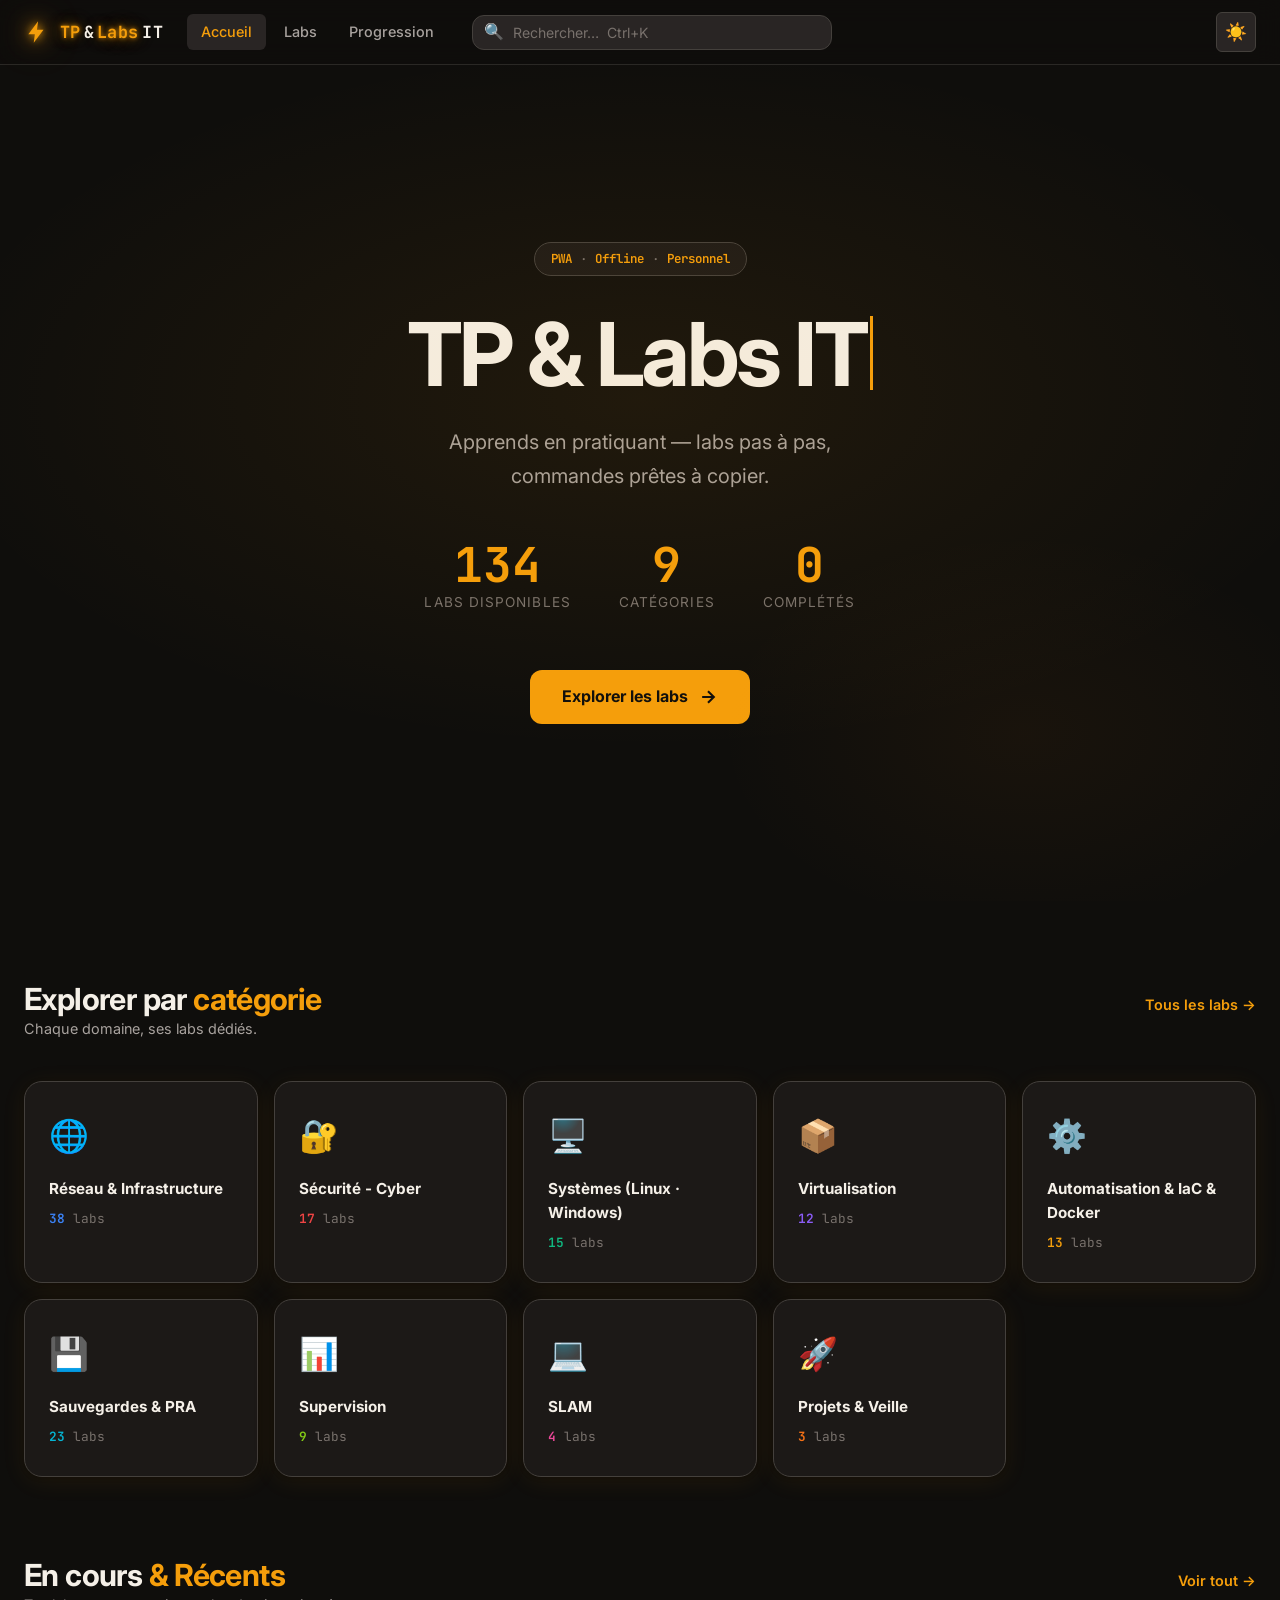
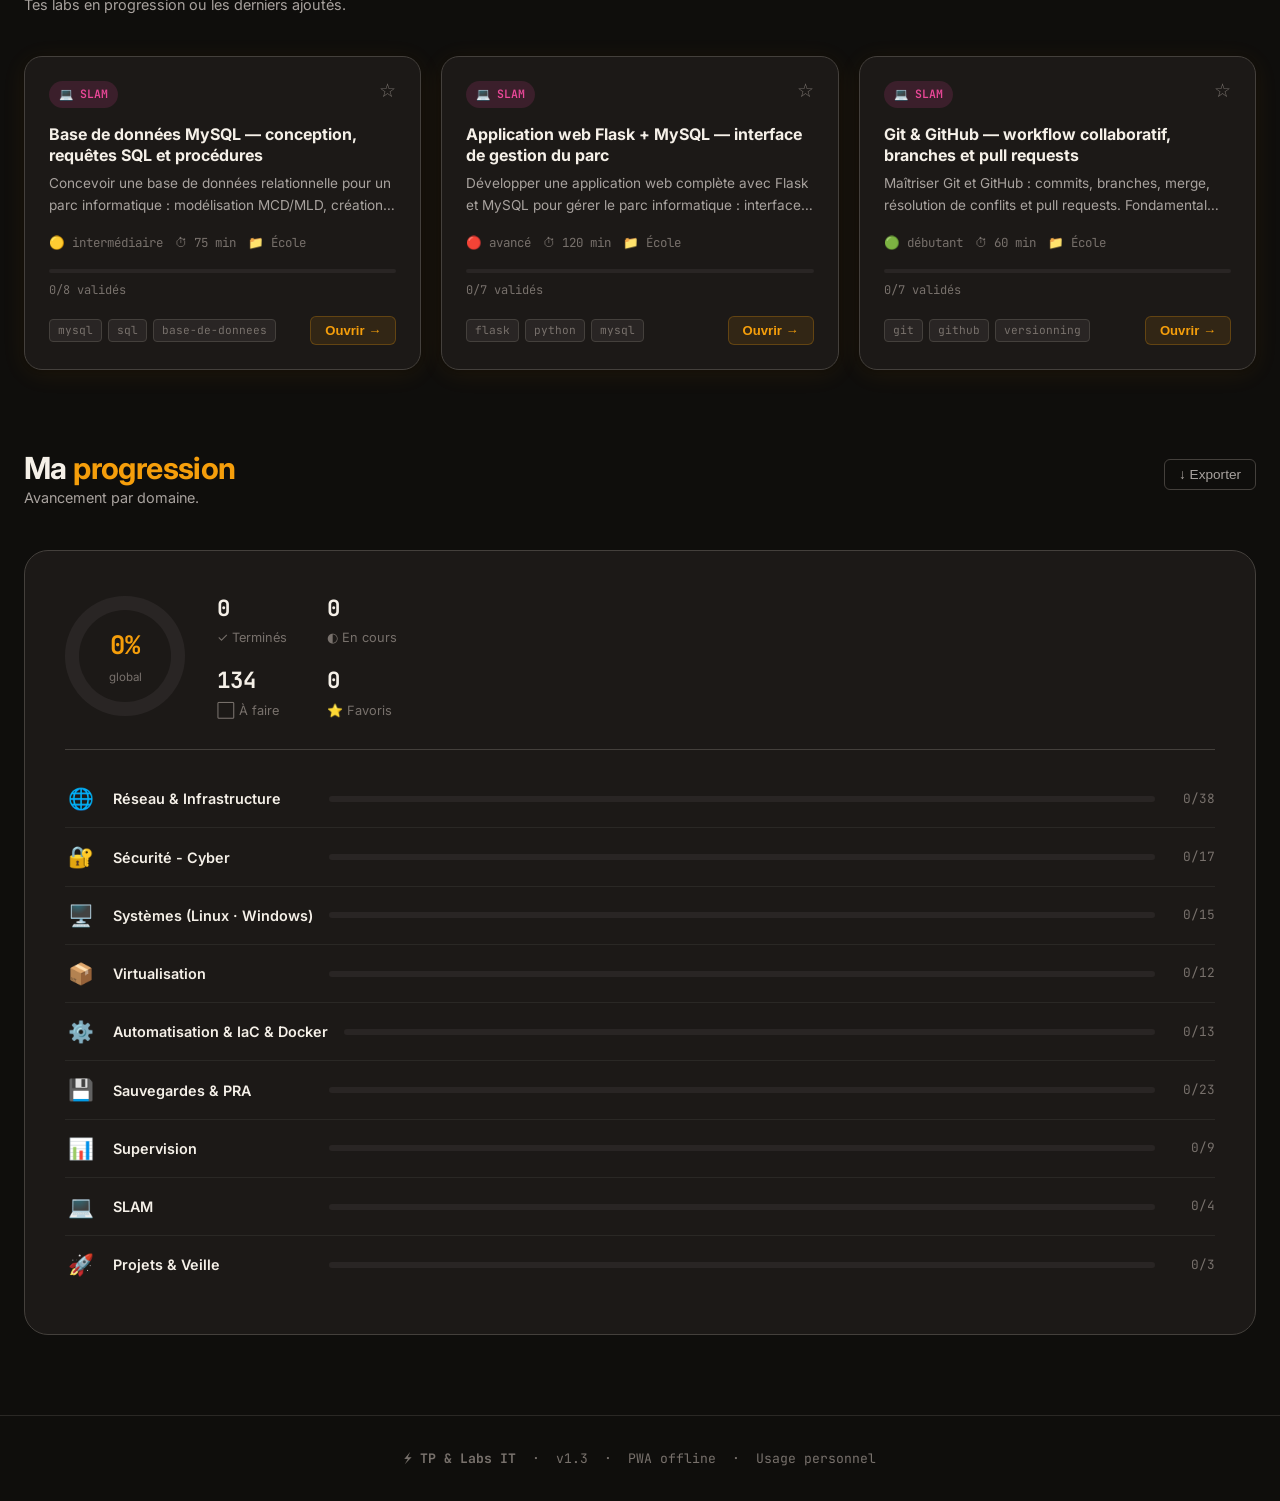
==== commit 7c3f84f4: "Add files via upload" ====
--- a/index.html
+++ b/index.html
@@ -24,7 +24,10 @@
   <nav class="nav" role="navigation" aria-label="Navigation principale">
     <div class="nav-inner">
       <a href="index.html" class="nav-logo" aria-label="TP & Labs IT — Accueil">
-        ⚡ <span>TP</span> & Labs IT
+        <svg class="logo-bolt" width="26" height="26" viewBox="0 0 24 24" aria-hidden="true">
+          <path d="M13 2 4 14h6l-1 8 9-12h-6l1-8Z"/>
+        </svg>
+        <span class="logo-text">TP<span class="logo-amp">&</span>Labs<span class="logo-it">IT</span></span>
       </a>
       <ul class="nav-links" role="list">
         <li><a href="index.html" class="active" aria-current="page">Accueil</a></li>
@@ -36,7 +39,13 @@
         <input type="search" placeholder="Rechercher…  Ctrl+K" aria-label="Recherche globale" readonly>
       </div>
       <div class="nav-actions">
+        <button class="nav-search-btn" id="btn-mobile-search" aria-label="Ouvrir la recherche">🔍</button>
         <button class="btn-theme" aria-label="Basculer le thème">☀️</button>
+        <button class="btn-burger" id="btn-burger" aria-label="Ouvrir le menu" aria-expanded="false">
+          <svg width="20" height="20" viewBox="0 0 24 24" fill="none" stroke="currentColor" stroke-width="2.5">
+            <path d="M4 7h16M4 12h16M4 17h16"/>
+          </svg>
+        </button>
       </div>
     </div>
   </nav>
--- a/style.css
+++ b/style.css
@@ -132,18 +132,63 @@
 }
 
 .nav-logo {
-  font-family: 'JetBrains Mono', monospace;
-  font-weight: 600;
+  display: flex;
+  align-items: center;
+  gap: 10px;
+  text-decoration: none;
+  white-space: nowrap;
+}
+
+.logo-bolt {
+  fill: var(--accent);
+  filter: drop-shadow(0 0 4px rgba(245,158,11,0.9))
+          drop-shadow(0 0 10px rgba(245,158,11,0.55))
+          drop-shadow(0 0 18px rgba(245,158,11,0.3));
+  animation: bolt-flicker 3.5s infinite ease-in-out;
+  flex-shrink: 0;
+}
+
+.logo-text {
+  font-family: 'JetBrains Mono', monospace;
+  font-weight: 700;
   font-size: 1.05rem;
+  letter-spacing: 0.02em;
   color: var(--accent);
-  white-space: nowrap;
-  text-decoration: none;
-  display: flex;
-  align-items: center;
-  gap: 8px;
-}
-
-.nav-logo span { color: var(--text-primary); }
+  text-shadow:
+    0 0 4px rgba(245,158,11,0.85),
+    0 0 12px rgba(245,158,11,0.5),
+    0 0 24px rgba(245,158,11,0.25);
+  animation: text-flicker 3.5s infinite ease-in-out;
+}
+
+.logo-amp { color: var(--text-primary); text-shadow: none; padding: 0 3px; }
+.logo-it  { color: var(--text-primary); text-shadow: none; margin-left: 4px; }
+
+@keyframes bolt-flicker {
+  0%, 100% { opacity: 1; }
+  92%      { opacity: 1; }
+  93%      { opacity: 0.4; }
+  94%      { opacity: 1; }
+  96%      { opacity: 0.6; }
+  97%      { opacity: 1; }
+}
+@keyframes text-flicker {
+  0%, 100% { filter: brightness(1); }
+  92%      { filter: brightness(1); }
+  93%      { filter: brightness(0.5); }
+  94%      { filter: brightness(1); }
+}
+
+[data-theme="light"] .logo-bolt {
+  filter: drop-shadow(0 0 3px rgba(217,119,6,0.7)) drop-shadow(0 0 8px rgba(217,119,6,0.35));
+}
+[data-theme="light"] .logo-text {
+  text-shadow: 0 0 3px rgba(217,119,6,0.6), 0 0 10px rgba(217,119,6,0.3);
+}
+
+@media (prefers-reduced-motion: reduce) {
+  .logo-bolt, .logo-text { animation: none; }
+}
 
 .nav-links {
   display: flex;
@@ -208,6 +253,22 @@
 
 .nav-actions { display: flex; align-items: center; gap: 8px; margin-left: auto; }
 
+/* Burger + recherche mobile (masqués sur PC) */
+.btn-burger, .nav-search-btn {
+  display: none;
+  width: 40px; height: 40px;
+  align-items: center;
+  justify-content: center;
+  border-radius: var(--radius-sm);
+  border: 1px solid var(--border);
+  background: var(--bg-secondary);
+  color: var(--text-secondary);
+  cursor: pointer;
+  transition: all 0.2s;
+  flex-shrink: 0;
+}
+.btn-burger:hover, .nav-search-btn:hover { border-color: var(--accent); color: var(--accent); }
+
 .btn-theme {
   width: 40px;
   height: 40px;
@@ -518,6 +579,7 @@
   font-weight: 600;
   padding: 4px 10px;
   border-radius: 99px;
+  background: rgba(245, 158, 11, 0.15);
   background: color-mix(in srgb, var(--cat-color, var(--accent)) 15%, transparent);
   color: var(--cat-color, var(--accent));
   white-space: nowrap;
@@ -623,7 +685,9 @@
   font-size: 0.75rem;
   font-weight: 700;
   color: var(--accent);
+  background: rgba(245, 158, 11, 0.12);
   background: color-mix(in srgb, var(--accent) 12%, transparent);
+  border: 1px solid rgba(245, 158, 11, 0.25);
   border: 1px solid color-mix(in srgb, var(--accent) 25%, transparent);
   border-radius: 99px;
   padding: 3px 10px;
@@ -1011,7 +1075,9 @@
   font-size: 0.82rem;
   font-weight: 600;
   color: var(--accent);
+  background: rgba(245, 158, 11, 0.10);
   background: color-mix(in srgb, var(--accent) 10%, transparent);
+  border: 1px solid rgba(245, 158, 11, 0.25);
   border: 1px solid color-mix(in srgb, var(--accent) 25%, transparent);
   border-radius: var(--radius-sm);
   padding: 6px 14px;
@@ -1659,8 +1725,27 @@
 }
 
 @media (max-width: 768px) {
-  .nav-links { display: none; }
+  .btn-burger { display: flex; }
+  .nav-search-btn { display: flex; }
   .nav-search { display: none; }
+  .nav-actions label[title="Importer des labs JSON"],
+  .nav-actions #btn-export { display: none; }
+
+  .nav-links {
+    display: none;
+    position: fixed;
+    top: 64px; left: 0; right: 0;
+    background: var(--bg-main);
+    border-bottom: 1px solid var(--border-subtle);
+    flex-direction: column;
+    gap: 2px;
+    padding: 10px 16px 16px;
+    z-index: 99;
+    box-shadow: 0 12px 24px rgba(0,0,0,0.3);
+  }
+  .nav-links.mobile-open { display: flex; }
+  .nav-links a { padding: 10px 14px; }
+
   .hero-stats { gap: 28px; }
   .cat-grid { grid-template-columns: repeat(2, 1fr); }
   .recent-grid { grid-template-columns: 1fr; }
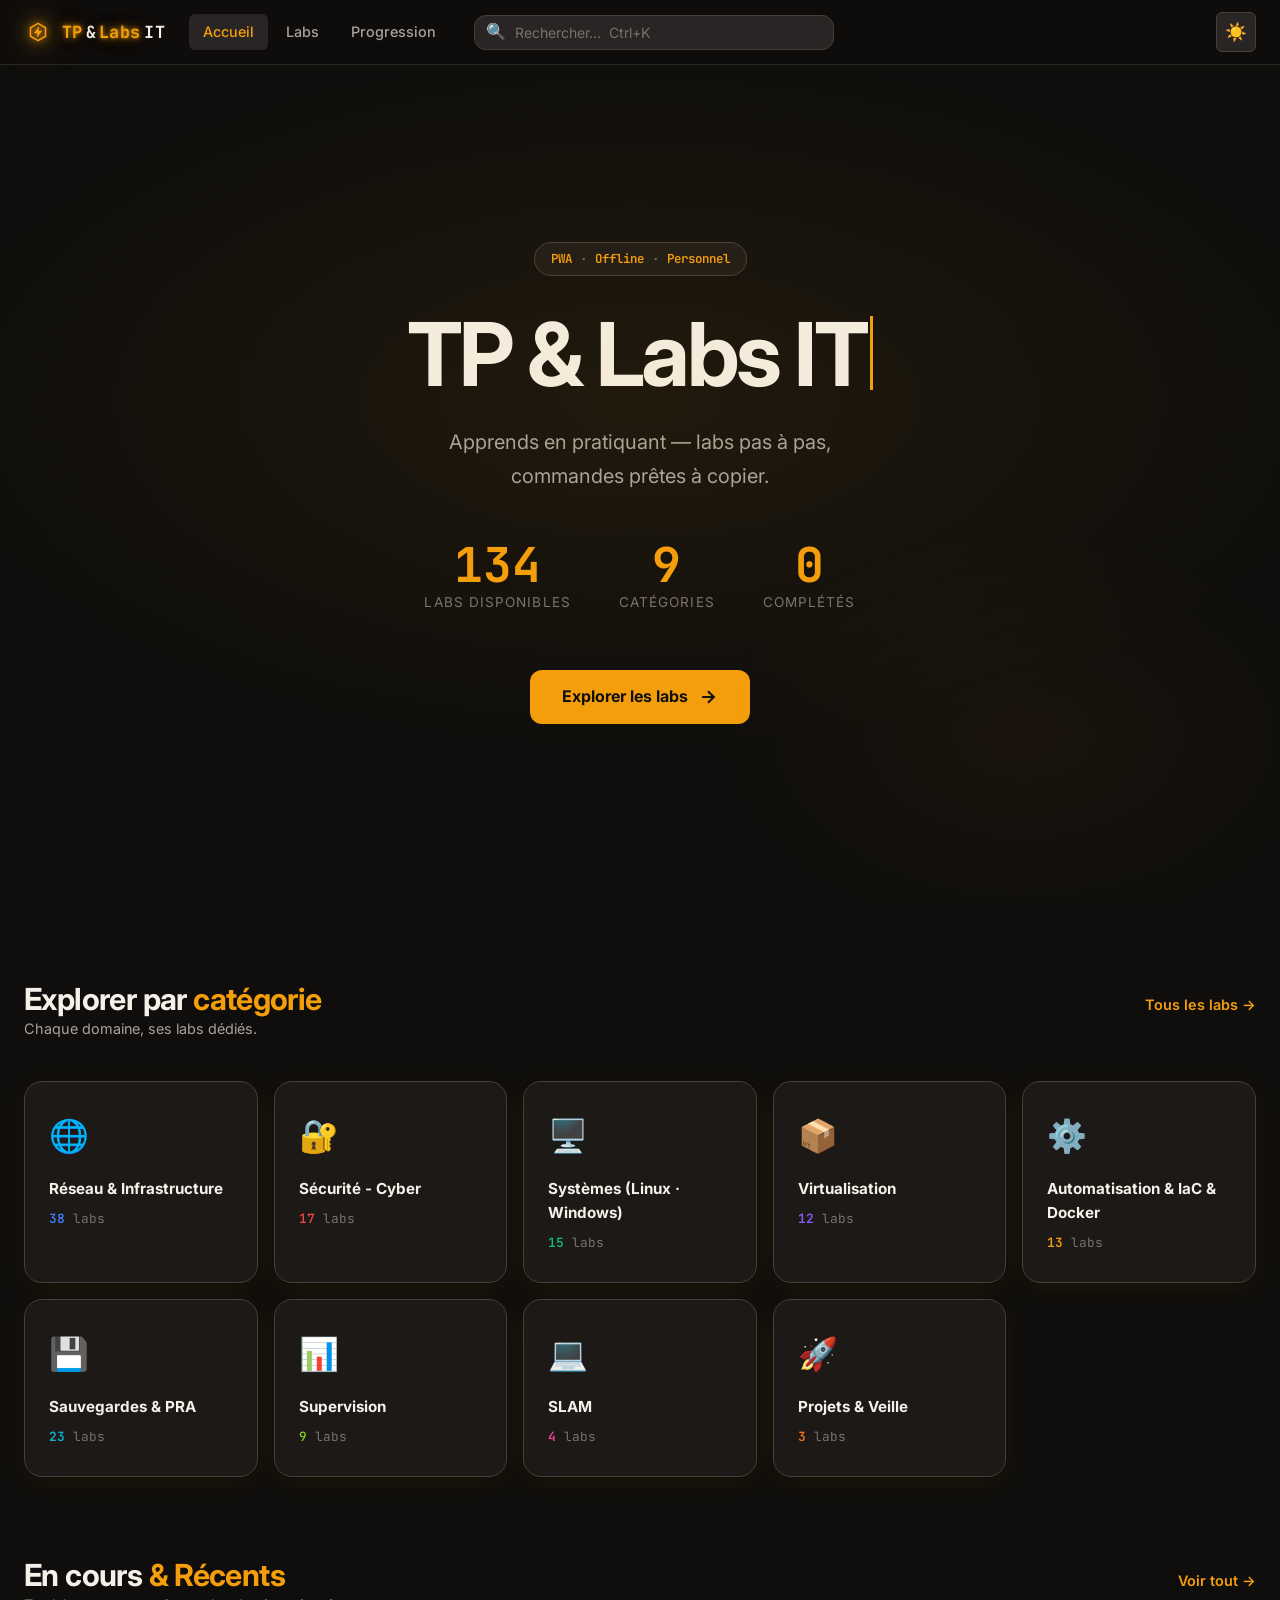
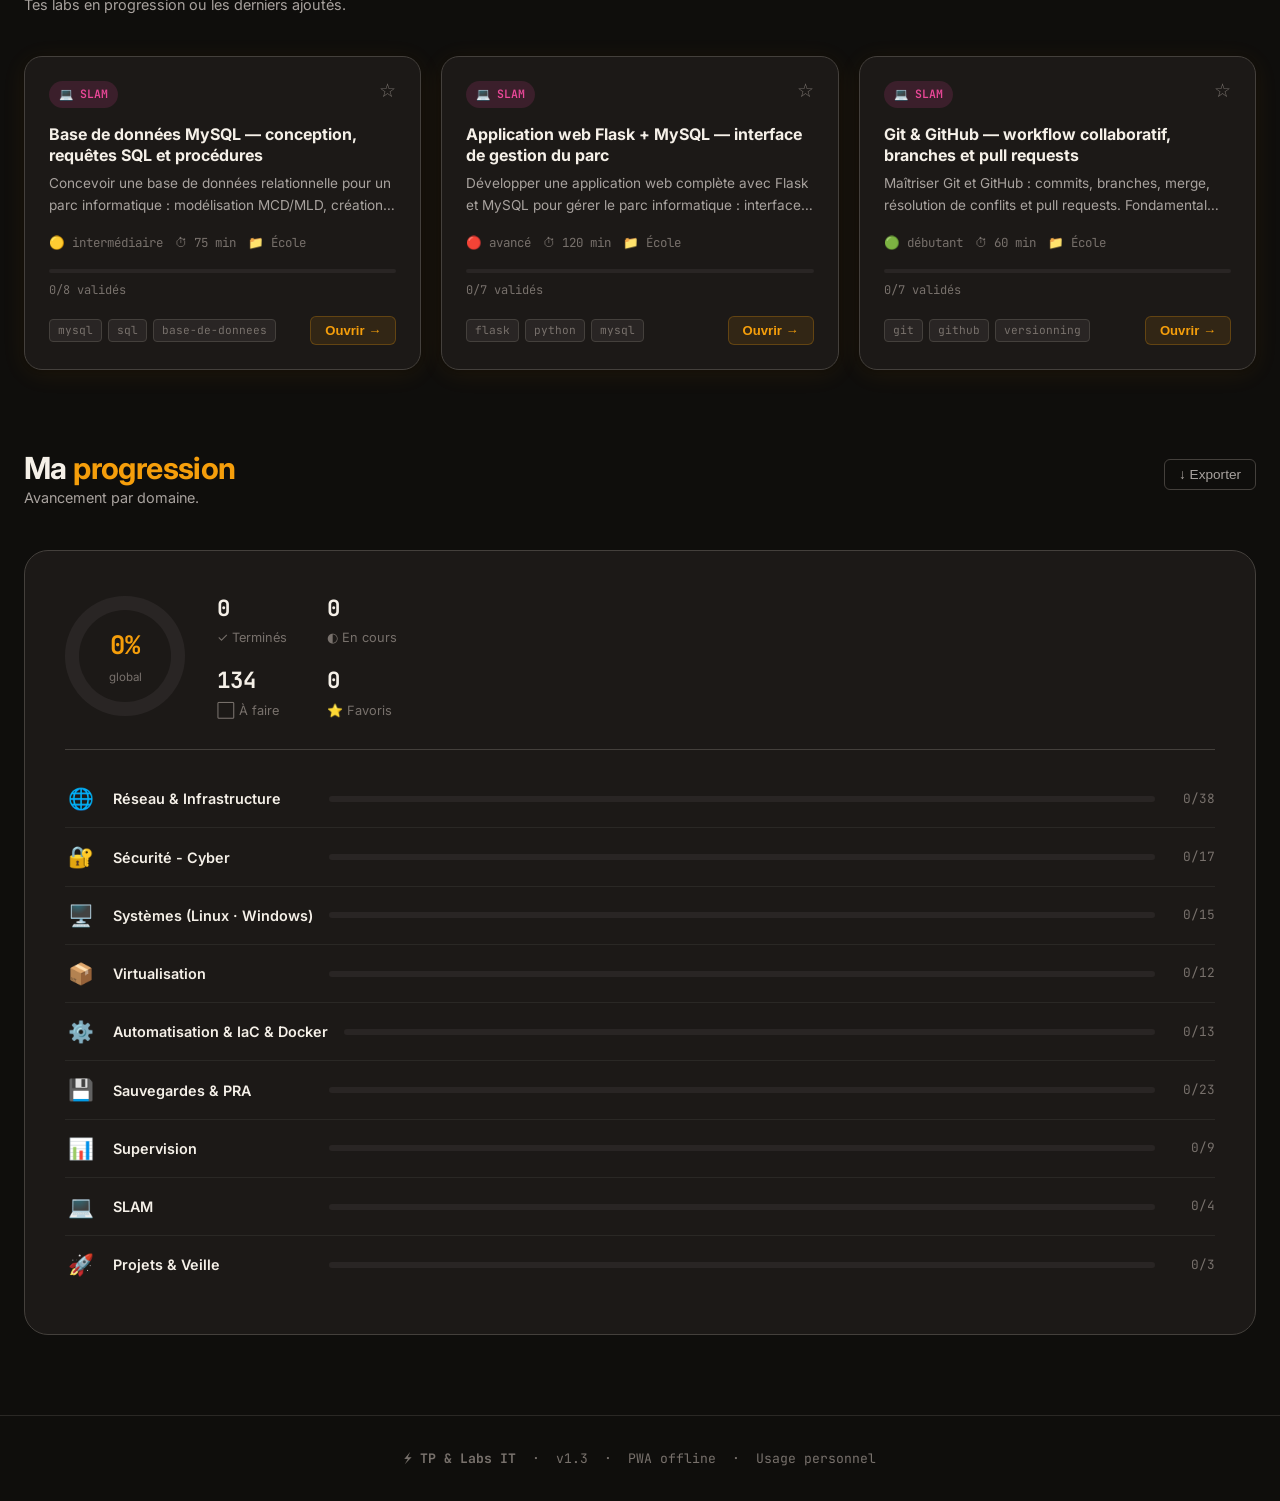
==== commit 8c786ec9: "Correctifs d'affichage mobile, nouveau logo et favicon - Fix : le menu burger ne s'ouvrait jamais su" ====
--- a/index.html
+++ b/index.html
@@ -9,6 +9,7 @@
 
   <!-- PWA -->
   <link rel="manifest" href="manifest.json">
+  <link rel="icon" type="image/png" href="icons/icon-192.png">
   <link rel="apple-touch-icon" href="icons/icon-192.png">
 
   <!-- Fonts -->
@@ -24,8 +25,9 @@
   <nav class="nav" role="navigation" aria-label="Navigation principale">
     <div class="nav-inner">
       <a href="index.html" class="nav-logo" aria-label="TP & Labs IT — Accueil">
-        <svg class="logo-bolt" width="26" height="26" viewBox="0 0 24 24" aria-hidden="true">
-          <path d="M13 2 4 14h6l-1 8 9-12h-6l1-8Z"/>
+        <svg class="logo-bolt" width="28" height="28" viewBox="0 0 512 512" aria-hidden="true">
+          <path d="M256 98 L393 177 L393 335 L256 414 L119 335 L119 177 Z" fill="none" stroke="currentColor" stroke-width="30" stroke-linejoin="round"/>
+          <path d="M278 146 L179 278 L245 278 L234 366 L333 234 L267 234 Z" fill="currentColor"/>
         </svg>
         <span class="logo-text">TP<span class="logo-amp">&</span>Labs<span class="logo-it">IT</span></span>
       </a>
--- a/style.css
+++ b/style.css
@@ -140,6 +140,7 @@
 }
 
 .logo-bolt {
+  color: var(--accent);
   fill: var(--accent);
   filter: drop-shadow(0 0 4px rgba(245,158,11,0.9))
           drop-shadow(0 0 10px rgba(245,158,11,0.55))
@@ -1728,8 +1729,10 @@
   .btn-burger { display: flex; }
   .nav-search-btn { display: flex; }
   .nav-search { display: none; }
+  /* !important : le label Import porte un style="display:flex" inline
+     qui, sinon, l'emporte sur ce display:none et le laisse coincé dans la nav. */
   .nav-actions label[title="Importer des labs JSON"],
-  .nav-actions #btn-export { display: none; }
+  .nav-actions #btn-export { display: none !important; }
 
   .nav-links {
     display: none;
